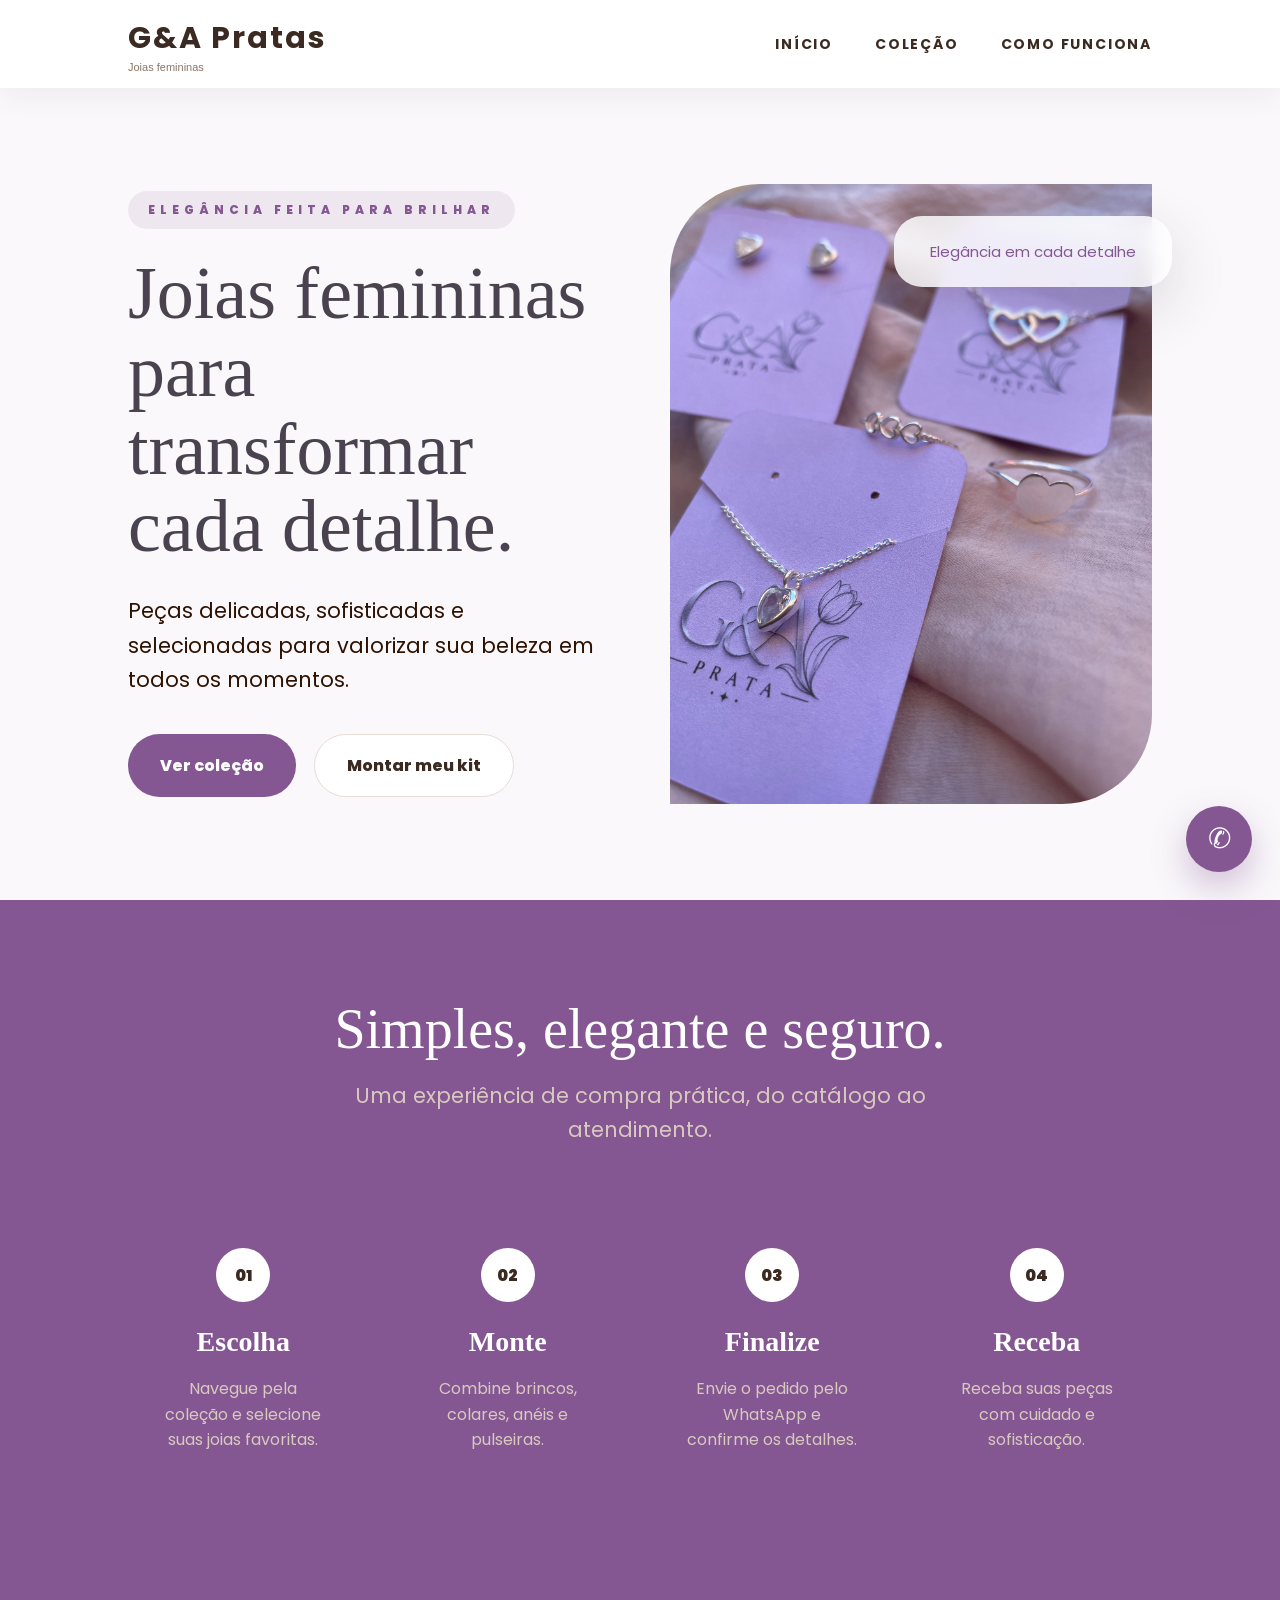
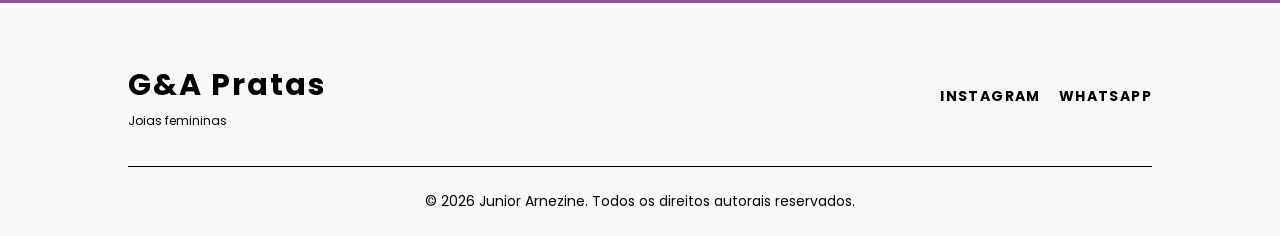
==== G&A Pratas Site/Pages/index.html @ 2f2204c3 "Add files via upload" ====
<!DOCTYPE html>
<html lang="pt-BR">
<head>
  <meta charset="UTF-8" />
  <meta name="viewport" content="width=device-width, initial-scale=1.0" />
  <title>G&A Pratas</title>
  <link rel="icon" type="imagen/png" href="Imagens/Logo-App bar.png"> 
  <link rel="stylesheet" href="style.css" />
  <link rel="preconnect" href="https://fonts.googleapis.com">
<link rel="preconnect" href="https://fonts.gstatic.com" crossorigin>
<link href="https://fonts.googleapis.com/css2?family=Poppins:wght@300;400;500;600;700;800&display=swap" rel="stylesheet">
</head>
<body>
  <header class="header">
    <a href="#inicio" class="logo">G&A Pratas<span>Joias femininas</span></a>
    <nav class="nav" id="nav">
      <a href="#inicio">Início</a>
      <a href="colecao.html">Coleção</a>
      <a href="#como-funciona">Como funciona</a>
    </nav>
    <button class="menu-btn" id="menuBtn">☰</button>
  </header>

  <main>
    <section class="hero" id="inicio">
      <div class="hero-text">
        <p class="tag">Elegância feita para brilhar</p>
        <h1>Joias femininas para transformar cada detalhe.</h1>
        <p class="sub">Peças delicadas, sofisticadas e selecionadas para valorizar sua beleza em todos os momentos.</p>
        <div class="actions">
          <a class="btn primary" href="colecao.html">Ver coleção</a>
          <a class="btn secondary" href="colecao.html">Montar meu kit</a>
        </div>
      </div>
      <div class="hero-card">
        <div class="jewel-img"><img src="Imagens/Banner.jpg" alt=""></div>
        <div class="floating-card">  Elegância em cada detalhe</div>
      </div>
    </section>

    <section class="steps" id="como-funciona">
      <div class="section-title light">
        <h2>Simples, elegante e seguro.</h2>
        <p>Uma experiência de compra prática, do catálogo ao atendimento.</p>
      </div>
      <div class="step-grid">
        <div class="step"><span>01</span><h3>Escolha</h3><p>Navegue pela coleção e selecione suas joias favoritas.</p></div>
        <div class="step"><span>02</span><h3>Monte</h3><p>Combine brincos, colares, anéis e pulseiras.</p></div>
        <div class="step"><span>03</span><h3>Finalize</h3><p>Envie o pedido pelo WhatsApp e confirme os detalhes.</p></div>
        <div class="step"><span>04</span><h3>Receba</h3><p>Receba suas peças com cuidado e sofisticação.</p></div>
      </div>
    </section>
  </main>

  <a class="whatsapp" href="https://wa.me/+5545991361859" target="_blank">✆</a>
  <script src="script.js"></script>
</body>
<footer class="footer" id="contato">
  <div class="footer-content">
    <a href="#" class="footer-logo">
      G&A Pratas
      <span>Joias femininas</span>
    </a>

    <div class="footer-social">
      <a href="https://www.instagram.com/gea.pratas?igsh=MWtmd3duazVtOTZtcA==" target="_blank">Instagram</a>
      <a href="https://wa.me/+5545991361859" target="_blank">WhatsApp</a>
    </div>
  </div>

  <div class="footer-bottom">
    <p>© 2026 Junior Arnezine. Todos os direitos autorais reservados.</p>
  </div>
</footer>
</html>
---- G&A Pratas Site/Pages/style.css ----
:root {
  --primary: #845793;
  --primary-dark: #CEC0D2;
  --primary-light: #EEE7F0;
  --text-dark: #4B4250;
  --background: #FAF8FB;
}
* {
  box-sizing: border-box;
  margin: 0;
  padding: 0;
}

html {
  scroll-behavior: smooth;
}

body {
  font-family: 'Poppins', sans-serif;
  background: var(--background);
  color: var(--text-dark);
}


/* =========================
   HEADER / MENU
========================= */

.header {
  height: 88px;
  display: flex;
  align-items: center;
  justify-content: space-between;
  padding: 0 10%;
  background: rgba(255, 255, 255, 0.92);
  position: sticky;
  top: 0;
  z-index: 10;
  box-shadow: 0 8px 30px rgba(58, 42, 33, 0.06);
}

.logo {
  font-family: 'Poppins', serif;
  font-size: 30px;
  font-weight: 700;
  letter-spacing: 2px;
  color: #3b2a21;
  text-decoration: none;
}

.logo span {
  display: block;
  font-family: Inter, sans-serif;
  font-size: 11px;
  font-weight: 400;
  letter-spacing: 0;
  color: #8b7567;
}

.nav {
  display: flex;
  gap: 42px;
}

.nav a {
  text-decoration: none;
  color: #3b2a21;
  text-transform: uppercase;
  font-weight: 700;
  font-size: 14px;
  letter-spacing: 1.8px;
}

.menu-btn {
  display: none;
  background: none;
  border: 0;
  font-size: 28px;
  color: #3b2a21;
}


/* =========================
   HERO / BANNER PRINCIPAL
========================= */

.hero {
  min-height: calc(100vh - 88px);
  display: grid;
  grid-template-columns: 1fr 1fr;
  gap: 60px;
  align-items: center;
  padding: 60px 10%;
}

.tag {
  display: inline-block;
  text-transform: uppercase;
  color: #845793;
  background: #EEE7F0;
  padding: 10px 20px;
  border-radius: 50px;
  font-size: 12px;
  font-weight: 800;
  letter-spacing: 5px;
  margin-bottom: 26px;
}

h1,
h2 {
  font-family: 'Playfair Display', serif;
  font-weight: 500;
  line-height: 1.05;
}

h1 {
  font-size: 74px;
  max-width: 680px;
}

h2 {
  font-size: 56px;
}

.sub,
.hero-text p:not(.tag),
.section-title p,
.custom p {
  font-size: 21px;
  line-height: 1.65;
  color: #2e1201;
  max-width: 610px;
  margin-top: 28px;
}

.actions {
  display: flex;
  gap: 18px;
  margin-top: 36px;
}


/* =========================
   BOTÕES
========================= */

.btn {
  border: 0;
  border-radius: 999px;
  padding: 18px 32px;
  font-weight: 800;
  font-size: 16px;
  text-decoration: none;
  cursor: pointer;
  display: inline-flex;
  align-items: center;
  justify-content: center;
  transition: 0.25s;
}

.primary {
  background: var(--primary);
  color: white;
}

.primary:hover {
  transform: translateY(-2px);
  background:var(--primary-dark);
}

.secondary {
  background: white;
  color: #3b2a21;
  border: 1px solid #e7ddd5;
}


/* =========================
   IMAGEM PRINCIPAL
========================= */

.hero-card {
  position: relative;
}

.jewel-img {
    height: 620px;
    overflow: hidden;
    border-radius: 90px 0 90px 0;
}

.jewel-img img {
    width: 100%;
    height: 100%;
    object-fit: cover;
    display: block;
}

.floating-card {
  position: absolute;
  right: -20px;
  top: 32px;
  background: rgba(255, 255, 255, 0.82);
  backdrop-filter: blur(10px);
  padding: 24px 36px;
  border-radius: 28px;
  color: #845793;
  box-shadow: 0 20px 60px rgba(58, 42, 33, 0.16);
  font-family: 'Poppins', serif;
  font-size: 15px;
  font-weight: 1200px;
}


/* =========================
   SEÇÕES
========================= */

.section {
  padding: 90px 10%;
}

.section-title {
  text-align: center;
  margin-bottom: 70px;
}

.section-title h2 {
  color: #3b2a21;
}

.section-title p {
  margin: 20px auto 0;
}


/* =========================
   PRODUTOS
========================= */

.products {
  display: grid;
  grid-template-columns: repeat(4, 1fr);
  gap: 28px;
}

.product {
  background: white;
  border-radius: 30px;
  overflow: hidden;
  box-shadow: 0 18px 50px rgba(58, 42, 33, 0.08);
  transition: 0.25s;
}

.product:hover {
  transform: translateY(-6px);
}

.product-img {
  height: 290px;
  background-size: cover;
  background-position: center;
}

.product-info {
  padding: 24px;
}

.product-info h3 {
  font-family: 'Playfair Display', serif;
  font-size: 26px;
  margin-bottom: 10px;
}

.product-info p {
  color: #7b6b61;
  line-height: 1.5;
  font-size: 15px;
  min-height: 45px;
}

.price {
  font-weight: 800;
  font-size: 20px;
  margin: 18px 0;
  color: #3b2a21;
}

.product button {
  width: 100%;
  padding: 14px;
  border-radius: 16px;
  border: 0;
  background: #845793;
  color: white;
  font-weight: 800;
  cursor: pointer;
}


/* =========================
   ÁREA PERSONALIZADA / CARRINHO
========================= */

.custom {
  padding: 100px 10%;
  display: grid;
  grid-template-columns: 1fr 460px;
  gap: 70px;
  align-items: start;
}

.custom h2 {
  font-size: 64px;
  max-width: 560px;
}

.cart {
  background: white;
  border-radius: 42px;
  padding: 36px;
  box-shadow: 0 20px 70px rgba(58, 42, 33, 0.09);
}

.cart h3 {
  font-family: 'Playfair Display', serif;
  font-size: 34px;
  margin-bottom: 20px;
}

.cart-items {
  color: #7b6b61;
  line-height: 1.8;
  border-top: 1px solid #eee2d8;
  border-bottom: 1px solid #eee2d8;
  padding: 18px 0;
  min-height: 80px;
}

.cart-line {
  display: flex;
  justify-content: space-between;
  gap: 10px;
  margin-bottom: 8px;
}

.cart-line button {
  border: 0;
  background: #fff0e9;
  color: #a45d48;
  border-radius: 8px;
  padding: 2px 8px;
  cursor: pointer;
}

.total {
  display: flex;
  justify-content: space-between;
  margin: 24px 0;
  font-size: 20px;
}

.full {
  width: 100%;
}


/* =========================
   COMO FUNCIONA
========================= */

.steps {
  background: #845793;
  color: white;
  padding: 100px 10% 120px;
}

.light h2 {
  color: white;
}

.light p {
  color: #d8c9be;
}

.step-grid {
  display: grid;
  grid-template-columns: repeat(4, 1fr);
  gap: 34px;
  text-align: center;
}

.step {
  padding: 30px;
}

.step span {
  display: inline-flex;
  width: 54px;
  height: 54px;
  border-radius: 50%;
  background: white;
  color: #3b2a21;
  align-items: center;
  justify-content: center;
  font-weight: 900;
  margin-bottom: 24px;
}

.step h3 {
  font-family: 'Playfair Display', serif;
  font-size: 28px;
  margin-bottom: 18px;
}

.step p {
  color: #d8c9be;
  line-height: 1.6;
}


/* =========================
   BOTÃO WHATSAPP
========================= */

.whatsapp {
  position: fixed;
  right: 28px;
  bottom: 28px;
  width: 66px;
  height: 66px;
  border-radius: 50%;
  background: #845793;
  color: white;
  display: flex;
  align-items: center;
  justify-content: center;
  text-decoration: none;
  font-size: 28px;
  box-shadow: 0 15px 35px rgba(132, 87, 147, 0.35);
    transition: .3s;
}
.whatsapp:hover {
    background: #6E4779;
    transform: translateY(-3px);
}

/* =========================
   RESPONSIVO - TABLET
========================= */

@media (max-width: 1100px) {
  .products {
    grid-template-columns: repeat(2, 1fr);
  }

  .hero,
  .custom {
    grid-template-columns: 1fr;
  }

  .hero-card {
    order: -1;
  }

  .jewel-img {
    height: 480px;
  }

  h1 {
    font-size: 56px;
  }

  .step-grid {
    grid-template-columns: repeat(2, 1fr);
  }
}


/* =========================
   RESPONSIVO - CELULAR
========================= */

@media (max-width: 720px) {
  .header {
    padding: 0 6%;
    height: 76px;
  }

  .nav {
    display: none;
    position: absolute;
    top: 76px;
    left: 0;
    right: 0;
    background: white;
    flex-direction: column;
    padding: 24px 6%;
    gap: 22px;
    box-shadow: 0 20px 40px rgba(58, 42, 33, 0.08);
  }

  .nav.active {
    display: flex;
  }

  .menu-btn {
    display: block;
  }

  .hero,
  .section,
  .custom,
  .steps {
    padding-left: 6%;
    padding-right: 6%;
  }

  .hero {
    padding-top: 34px;
    gap: 34px;
  }

  .jewel-img {
    height: 360px;
    border-radius: 46px 0 46px 0;
  }

  .floating-card {
    right: 12px;
    top: 18px;
    font-size: 17px;
    padding: 16px 22px;
  }

  h1 {
    font-size: 44px;
  }

  h2,
  .custom h2 {
    font-size: 40px;
  }

  .sub,
  .section-title p,
  .custom p {
    font-size: 17px;
  }

  .actions {
    flex-direction: column;
  }

  .products,
  .step-grid {
    grid-template-columns: 1fr;
  }

  .custom {
    gap: 34px;
  }

  .cart {
    padding: 26px;
    border-radius: 28px;
  }
}
.footer {
  background: #FAF8FB;
  color: #000000;
  padding: 60px 10% 24px;
}

.footer-content {
  display: flex;
  align-items: center;
  justify-content: space-between;
  gap: 32px;
  border-bottom: 1px solid #000000;
  padding-bottom: 36px;
}

.footer-logo {
  font-family: 'Poppins', serif;
  font-size: 30px;
  font-weight: 700;
  letter-spacing: 2px;
  color:  #000000;
  text-decoration: none;
}

.footer-logo span {
  display: block;
  font-family: 'Poppins', sans-serif;
  font-size: 12px;
  font-weight: 400;
  letter-spacing: 0;
  color: #000000;
  margin-top: 4px;
}

.footer-social {
  display: flex;
  gap: 18px;
  flex-wrap: wrap;
}

.footer-social a {
  color: #000000;
  text-decoration: none;
  font-weight: 700;
  font-size: 14px;
  text-transform: uppercase;
  letter-spacing: 1.4px;
  transition: 0.25s;
}

.footer-social a:hover {
  color: #3b2a21;
}

.footer-bottom {
  text-align: center;
  padding-top: 24px;
}

.footer-bottom p {
  color: #000000;
  font-size: 14px;
}

@media (max-width: 720px) {
  .footer {
    padding: 46px 6% 22px;
  }

  .footer-content {
    flex-direction: column;
    align-items: flex-start;
  }

  .footer-social {
    flex-direction: column;
    gap: 14px;
  }

  .footer-bottom {
    text-align: left;
  }
}
.collection-page {
  padding-top: 80px;
}

.collection-page h1 {
    font-size: 68px;
    text-align: center;
    margin: 0 auto 20px;
}

@media (max-width: 720px) {
  .collection-page h1 {
    font-size: 44px;
  }
}
.stock {
  display: inline-block;
  margin-top: 12px;
  font-size: 13px;
  font-weight: 600;
  color: #845793;
  background: #EEE7F0;
  padding: 6px 12px;
  border-radius: 999px;
}
.floating-cart {
  position: fixed;
  right: 28px;
  bottom: 28px;
  font-family: 'Poppins', sans-serif;
  width: 70px;
  height: 70px;
  border-radius: 50%;
  background: #845793;
  color: white;
  display: flex;
  align-items: center;
  justify-content: center;
  text-decoration: none;
  font-size: 12px;
  z-index: 999;
  box-shadow: 0 15px 35px rgba(132, 87, 147, 0.35);
  transition: 0.3s;
}

.floating-cart:hover {
  background: #6e4779;
  transform: translateY(-4px);
}

#floatingCartCount {
  position: absolute;
  top: -6px;
  right: -6px;
  width: 24px;
  height: 24px;
  border-radius: 50%;
  background: white;
  color: #845793;
  display: flex;
  align-items: center;
  justify-content: center;
  font-size: 12px;
  font-weight: 800;
}
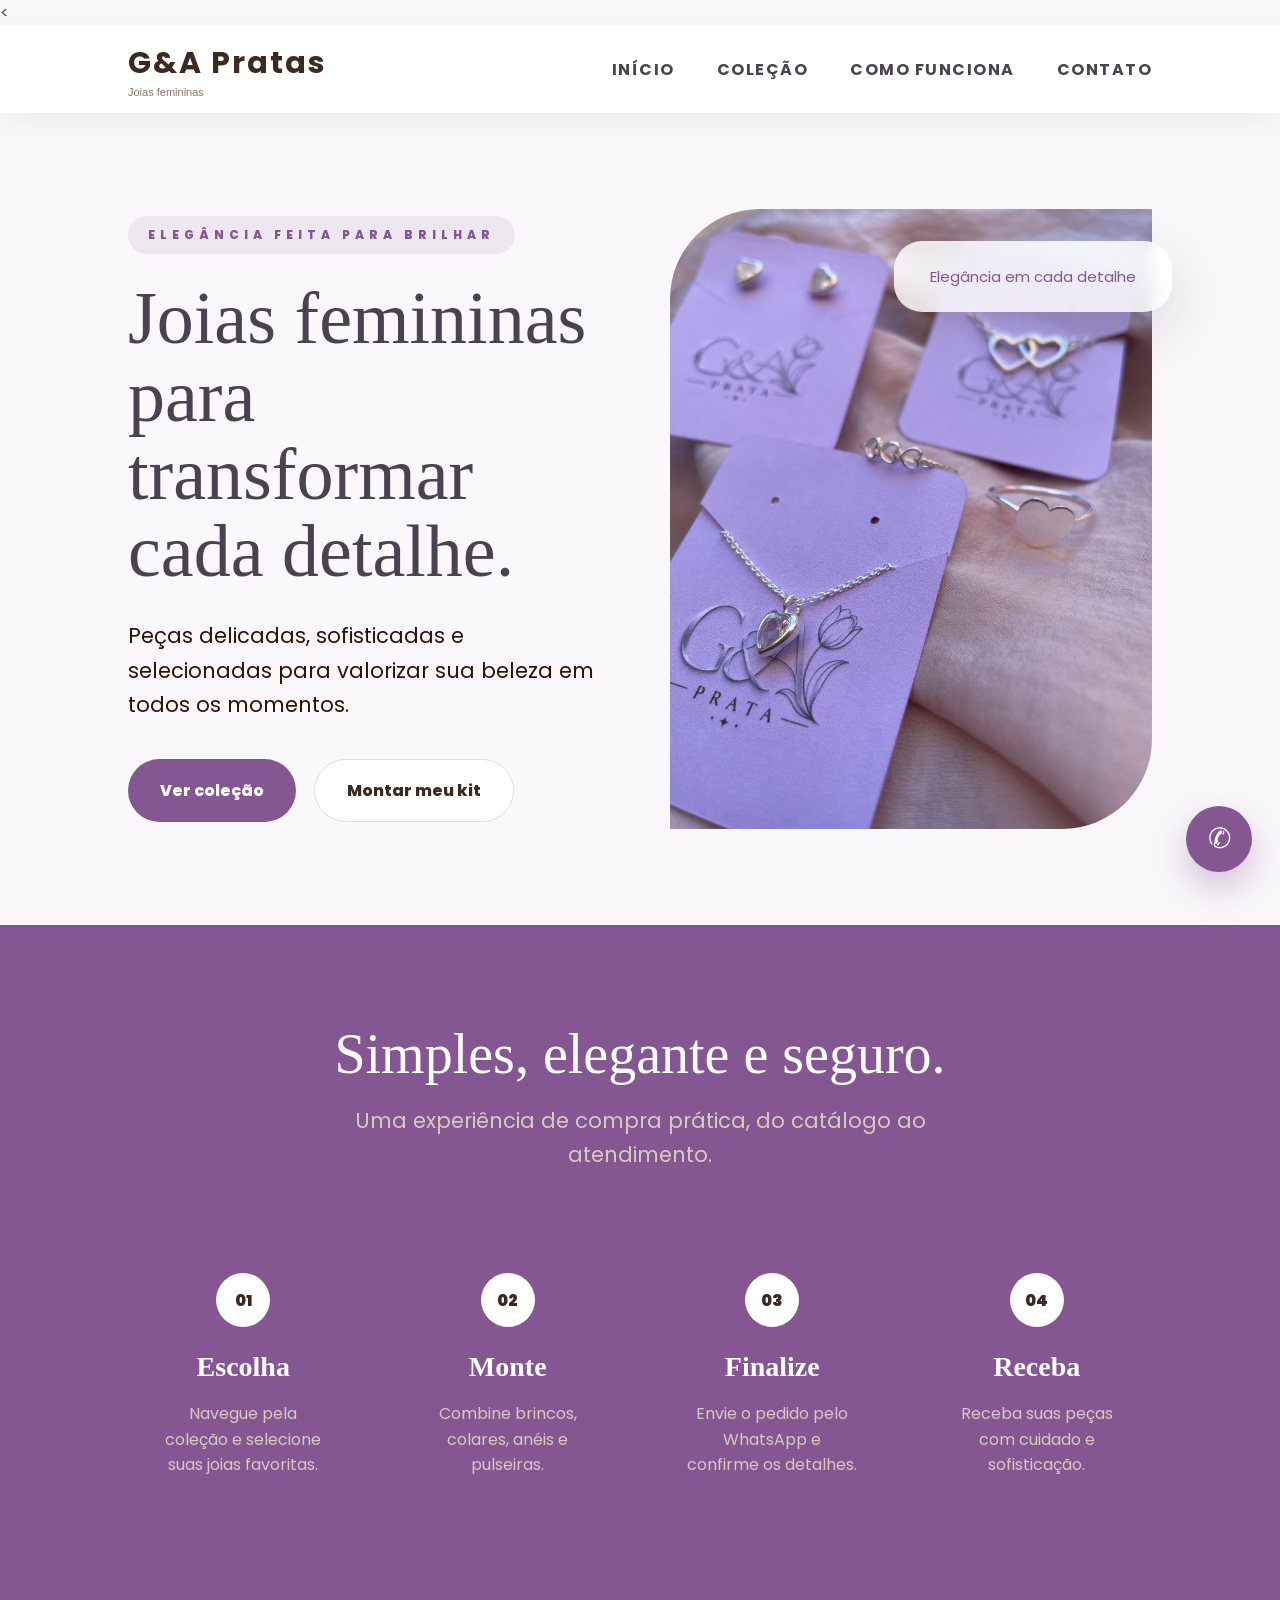
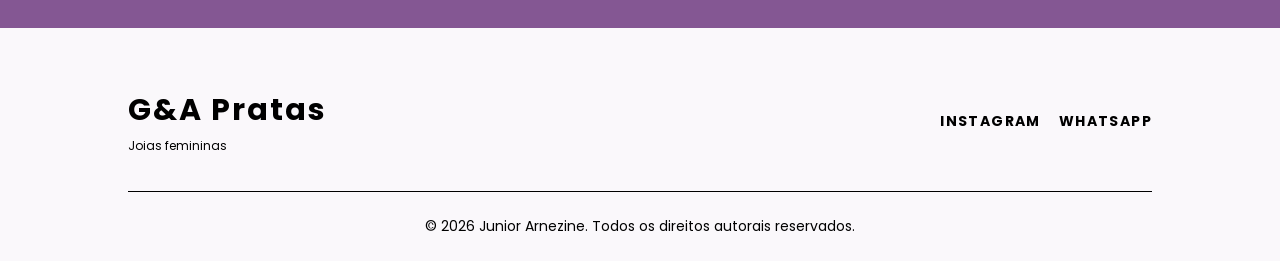
==== commit 57a30ead: "Add files via upload" ====
--- a/G&A Pratas Site/Pages/index.html
+++ b/G&A Pratas Site/Pages/index.html
@@ -11,14 +11,23 @@
 <link href="https://fonts.googleapis.com/css2?family=Poppins:wght@300;400;500;600;700;800&display=swap" rel="stylesheet">
 </head>
 <body>
-  <header class="header">
-    <a href="#inicio" class="logo">G&A Pratas<span>Joias femininas</span></a>
-    <nav class="nav" id="nav">
-      <a href="#inicio">Início</a>
-      <a href="colecao.html">Coleção</a>
-      <a href="#como-funciona">Como funciona</a>
-    </nav>
-    <button class="menu-btn" id="menuBtn">☰</button>
+  <<header class="header">
+  <a href="index.html" class="logo">
+    G&A Pratas
+    <span>Joias femininas</span>
+  </a>
+
+  <button class="menu-btn" onclick="document.querySelector('.nav').classList.toggle('active')">
+    ☰
+  </button>
+
+  <nav class="nav">
+    <a href="index.html">INÍCIO</a>
+    <a href="colecao.html">COLEÇÃO</a>
+    <a href="#como-funciona">COMO FUNCIONA</a>
+    <a href="#contato">CONTATO</a>
+  </nav>
+</header>
   </header>
 
   <main>
@@ -53,7 +62,6 @@
   </main>
 
   <a class="whatsapp" href="https://wa.me/+5545991361859" target="_blank">✆</a>
-  <script src="script.js"></script>
 </body>
 <footer class="footer" id="contato">
   <div class="footer-content">
@@ -61,15 +69,16 @@
       G&A Pratas
       <span>Joias femininas</span>
     </a>
-
+    
     <div class="footer-social">
       <a href="https://www.instagram.com/gea.pratas?igsh=MWtmd3duazVtOTZtcA==" target="_blank">Instagram</a>
       <a href="https://wa.me/+5545991361859" target="_blank">WhatsApp</a>
     </div>
   </div>
-
+  
   <div class="footer-bottom">
     <p>© 2026 Junior Arnezine. Todos os direitos autorais reservados.</p>
   </div>
+  <script src="script.js"></script>
 </footer>
 </html>
--- a/G&A Pratas Site/Pages/style.css
+++ b/G&A Pratas Site/Pages/style.css
@@ -482,11 +482,6 @@
 ========================= */
 
 @media (max-width: 720px) {
-  .header {
-    padding: 0 6%;
-    height: 76px;
-  }
-
   .nav {
     display: none;
     position: absolute;
@@ -497,6 +492,7 @@
     flex-direction: column;
     padding: 24px 6%;
     gap: 22px;
+    z-index: 9999;
     box-shadow: 0 20px 40px rgba(58, 42, 33, 0.08);
   }
 
@@ -506,8 +502,14 @@
 
   .menu-btn {
     display: block;
-  }
-
+    background: none;
+    border: none;
+    font-size: 32px;
+    color: #3b2a21;
+    cursor: pointer;
+    z-index: 10000;
+    position: relative;
+  }
   .hero,
   .section,
   .custom,
@@ -713,4 +715,45 @@
   justify-content: center;
   font-size: 12px;
   font-weight: 800;
-}+}
+@media (max-width: 720px) {
+  .header {
+    position: sticky;
+    top: 0;
+    z-index: 99999;
+  }
+
+  .menu-btn {
+    display: block !important;
+    position: relative;
+    z-index: 999999;
+    pointer-events: auto;
+  }
+
+  .nav {
+    display: none !important;
+    position: fixed;
+    top: 90px;
+    left: 20px;
+    right: 20px;
+    background: white;
+    padding: 24px;
+    border-radius: 24px;
+    flex-direction: column;
+    gap: 20px;
+    z-index: 999998;
+    box-shadow: 0 20px 50px rgba(0,0,0,.12);
+  }
+
+  .nav.active {
+    display: flex !important;
+  }
+}
+  .nav a {
+    display: block;
+    color: #4B4250 !important;
+    font-size: 16px;
+    font-weight: 700;
+    text-decoration: none;
+    letter-spacing: 1.5px;
+  }
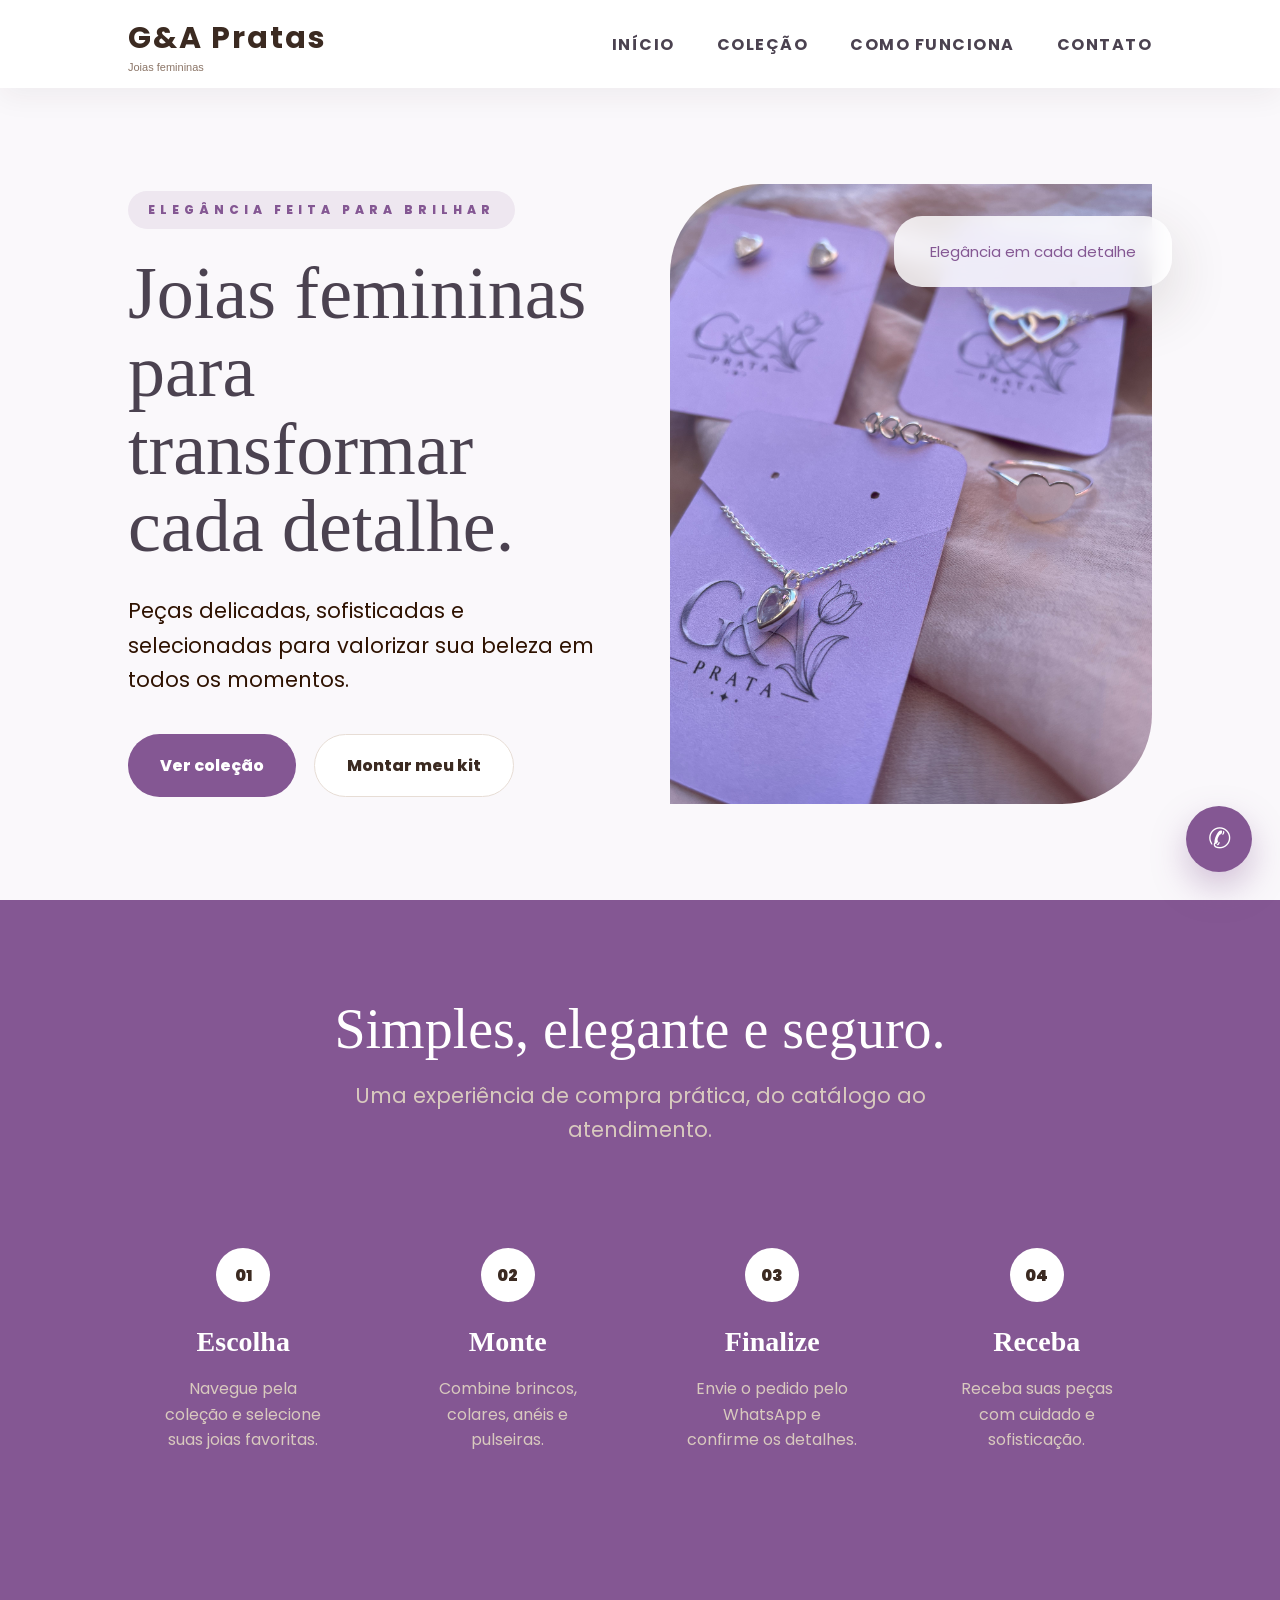
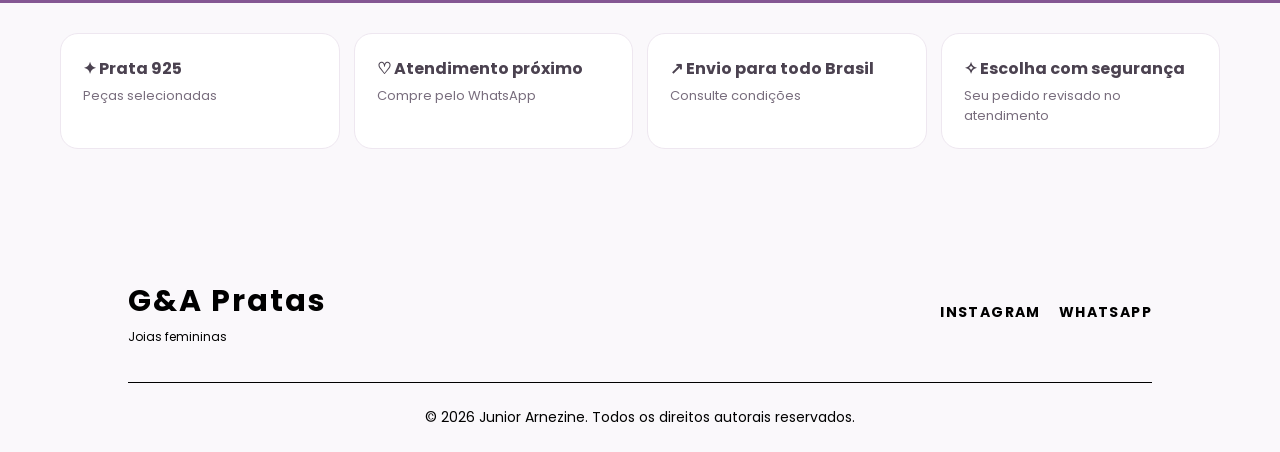
==== commit cd632632: "Add files via upload" ====
--- a/G&A Pratas Site/Pages/index.html
+++ b/G&A Pratas Site/Pages/index.html
@@ -4,14 +4,14 @@
   <meta charset="UTF-8" />
   <meta name="viewport" content="width=device-width, initial-scale=1.0" />
   <title>G&A Pratas</title>
-  <link rel="icon" type="imagen/png" href="Imagens/Logo-App bar.png"> 
+  <link rel="icon" type="imagen/png" href="imagens/logo-app-bar.png"> 
   <link rel="stylesheet" href="style.css" />
   <link rel="preconnect" href="https://fonts.googleapis.com">
 <link rel="preconnect" href="https://fonts.gstatic.com" crossorigin>
 <link href="https://fonts.googleapis.com/css2?family=Poppins:wght@300;400;500;600;700;800&display=swap" rel="stylesheet">
 </head>
 <body>
-  <<header class="header">
+  <header class="header">
   <a href="index.html" class="logo">
     G&A Pratas
     <span>Joias femininas</span>
@@ -28,7 +28,6 @@
     <a href="#contato">CONTATO</a>
   </nav>
 </header>
-  </header>
 
   <main>
     <section class="hero" id="inicio">
@@ -42,7 +41,7 @@
         </div>
       </div>
       <div class="hero-card">
-        <div class="jewel-img"><img src="Imagens/Banner.jpg" alt=""></div>
+        <div class="jewel-img"><img src="imagens/banner.jpg" alt=""></div>
         <div class="floating-card">  Elegância em cada detalhe</div>
       </div>
     </section>
@@ -59,7 +58,9 @@
         <div class="step"><span>04</span><h3>Receba</h3><p>Receba suas peças com cuidado e sofisticação.</p></div>
       </div>
     </section>
-  </main>
+  
+<section class="benefits"><div><b>✦ Prata 925</b><span>Peças selecionadas</span></div><div><b>♡ Atendimento próximo</b><span>Compre pelo WhatsApp</span></div><div><b>↗ Envio para todo Brasil</b><span>Consulte condições</span></div><div><b>✧ Escolha com segurança</b><span>Seu pedido revisado no atendimento</span></div></section>
+</main>
 
   <a class="whatsapp" href="https://wa.me/+5545991361859" target="_blank">✆</a>
 </body>
--- a/G&A Pratas Site/Pages/style.css
+++ b/G&A Pratas Site/Pages/style.css
@@ -729,6 +729,9 @@
     z-index: 999999;
     pointer-events: auto;
   }
+  .cart-icon {
+    color: #6f4b7e;
+}
 
   .nav {
     display: none !important;
@@ -756,4 +759,8 @@
     font-weight: 700;
     text-decoration: none;
     letter-spacing: 1.5px;
-  }+  }/* ===== G&A Pratas 2.0 ===== */
+.catalog-tools{max-width:1200px;margin:0 auto 28px;display:grid;grid-template-columns:2fr 1fr 1fr;gap:12px;padding:0 20px}.catalog-tools input,.catalog-tools select{border:1px solid #ded5e2;background:#fff;border-radius:14px;padding:14px 16px;font:inherit;color:var(--text-dark)}
+.benefits{margin:30px auto 70px;max-width:1200px;padding:0 20px;display:grid;grid-template-columns:repeat(4,1fr);gap:14px}.benefits div{background:#fff;border:1px solid #eee7f0;border-radius:18px;padding:22px}.benefits b,.benefits span{display:block}.benefits span{font-size:13px;color:#786d7d;margin-top:5px}
+.cart-drawer{position:fixed;inset:0;background:rgba(42,30,48,.35);z-index:100;opacity:0;visibility:hidden;transition:.25s}.cart-drawer.open{opacity:1;visibility:visible}.cart-panel{position:absolute;right:0;top:0;height:100%;width:min(470px,100%);background:#fff;padding:36px 26px;overflow:auto;box-shadow:-10px 0 40px rgba(0,0,0,.12);transform:translateX(100%);transition:.3s}.cart-drawer.open .cart-panel{transform:none}.drawer-close{float:right;border:0;background:#f3edf5;width:38px;height:38px;border-radius:50%;font-size:26px;cursor:pointer}.cart-line{display:grid;grid-template-columns:1fr auto auto auto;align-items:center;gap:10px;padding:16px 0;border-bottom:1px solid #eee}.cart-line small{display:block;color:#8a8190}.qty{display:flex;align-items:center;gap:8px}.qty button,.remove{border:0;background:#eee7f0;border-radius:8px;width:28px;height:28px;font-size:18px;cursor:pointer}.remove{background:#fff0f1;color:#a23b48}.empty-cart{padding:25px 0;color:#807487}.floating-cart{border:0;cursor:pointer}.no-scroll{overflow:hidden}
+@media(max-width:760px){.catalog-tools{grid-template-columns:1fr;padding:0 16px}.benefits{grid-template-columns:1fr 1fr}.header{padding:0 6%;height:74px}.nav.active{display:flex}.cart-line{grid-template-columns:1fr auto}.cart-line>strong{grid-column:1}.remove{grid-column:2;grid-row:1}.product{min-width:0}}
